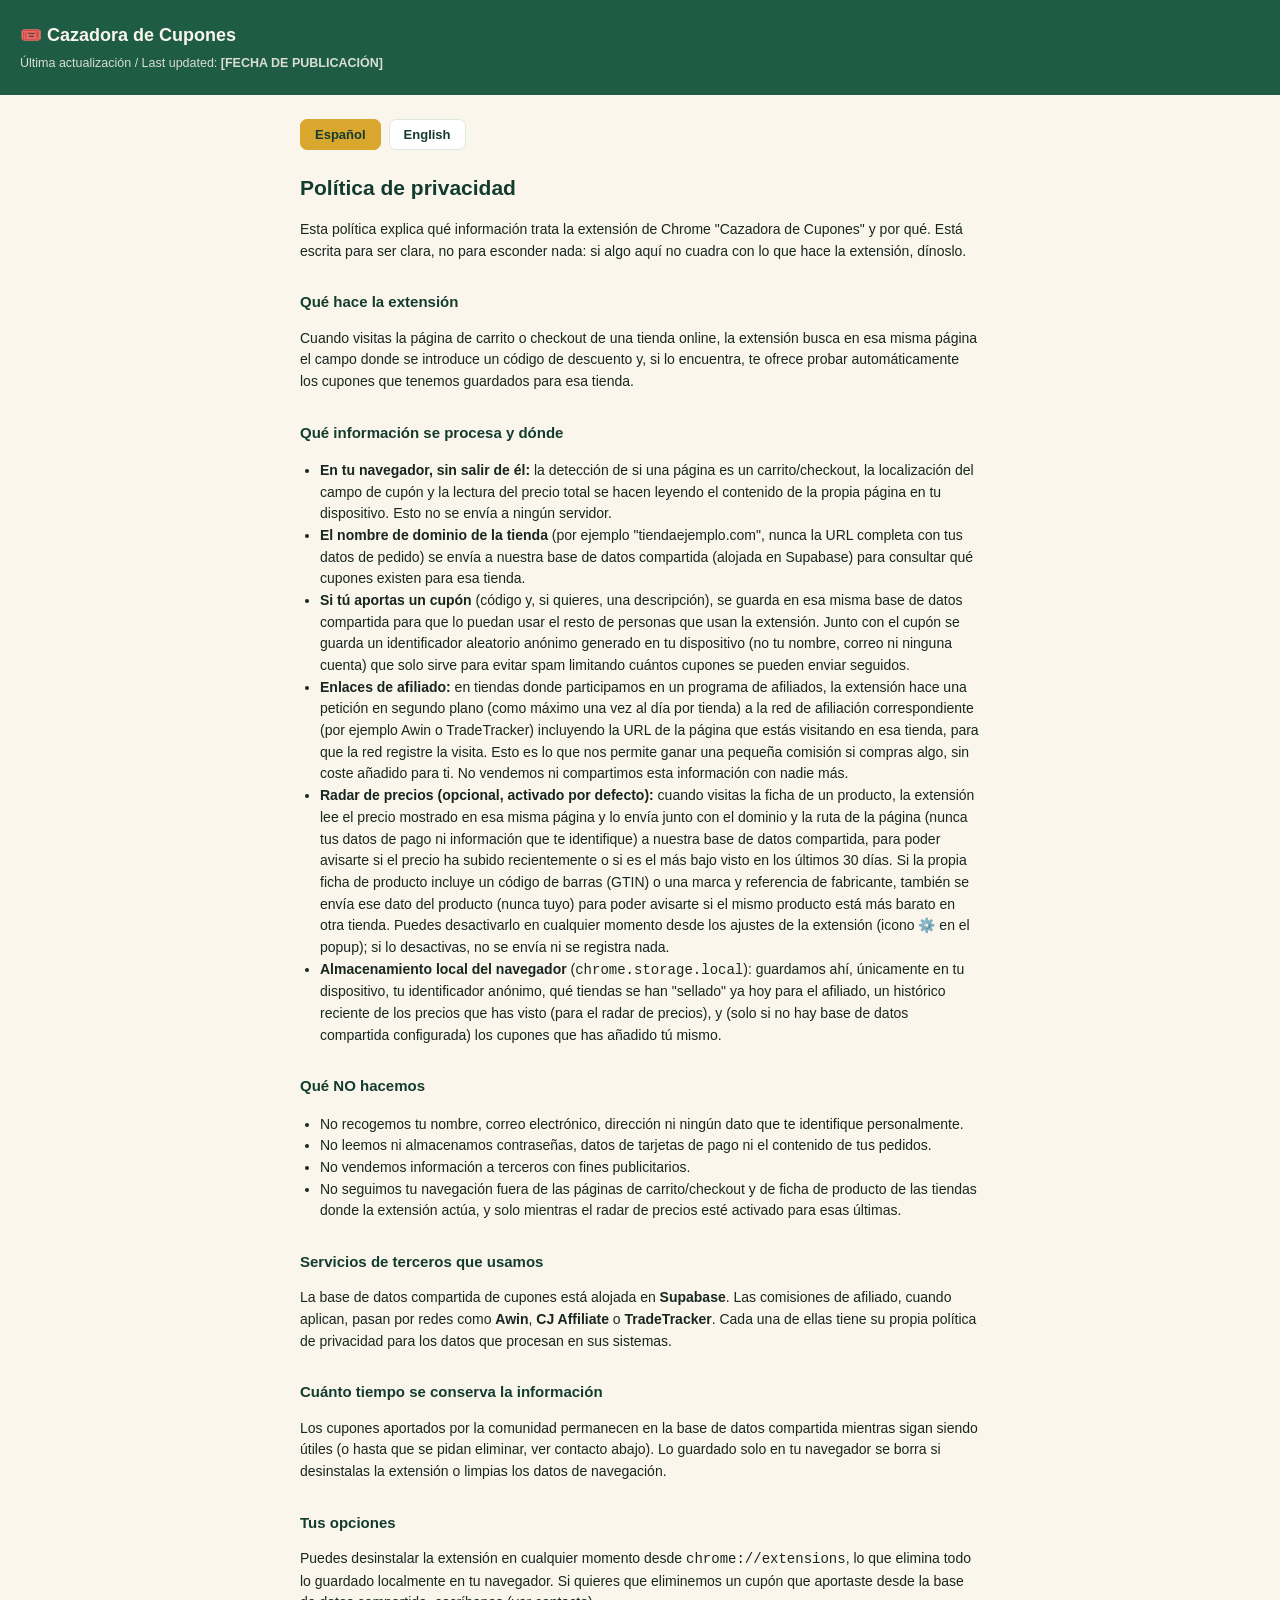
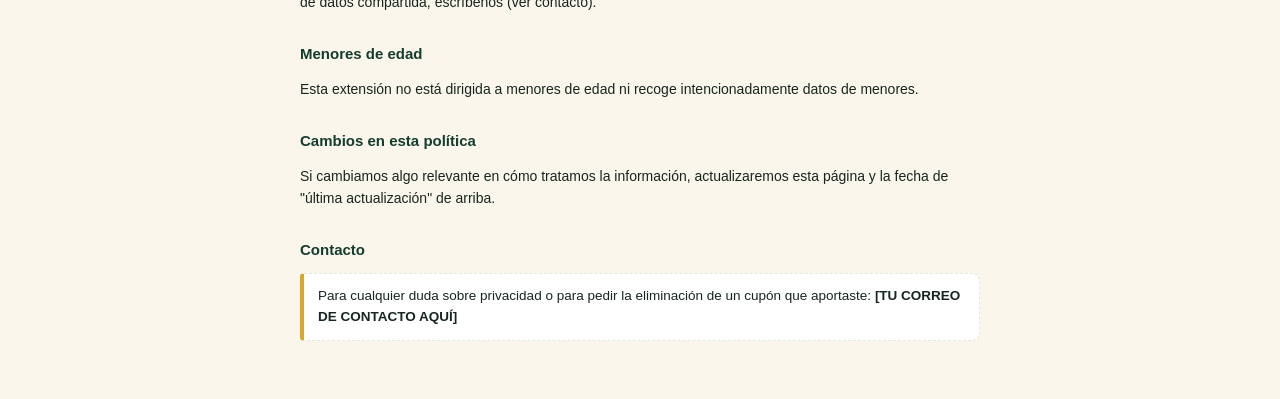
==== legal/privacy-policy.html @ 5bf5d85a "Initial commit" ====
<!DOCTYPE html>
<html lang="es">
<head>
<meta charset="UTF-8" />
<meta name="viewport" content="width=device-width, initial-scale=1" />
<title>Política de privacidad — Cazadora de Cupones / Privacy Policy — Cazadora de Cupones</title>
<style>
  :root {
    --cz-ink: #17261f;
    --cz-paper: #faf6ec;
    --cz-green: #1f5c45;
    --cz-green-dark: #143c2e;
    --cz-gold: #d9a62e;
    --cz-sage-line: #dfe8df;
  }
  * { box-sizing: border-box; }
  body {
    margin: 0;
    background: var(--cz-paper);
    color: var(--cz-ink);
    font-family: -apple-system, BlinkMacSystemFont, "Segoe UI", Roboto, Arial, sans-serif;
    line-height: 1.55;
  }
  header {
    background: var(--cz-green);
    color: var(--cz-paper);
    padding: 22px 20px;
  }
  header .brand { font-weight: 700; font-size: 18px; }
  header .updated { font-size: 12.5px; opacity: 0.85; margin-top: 4px; }
  main { max-width: 720px; margin: 0 auto; padding: 24px 20px 60px; }
  .lang-switch { display: flex; gap: 8px; margin-bottom: 22px; }
  .lang-switch button {
    border: 1.5px solid var(--cz-sage-line);
    background: #fff;
    color: var(--cz-green-dark);
    border-radius: 7px;
    padding: 7px 14px;
    font-weight: 700;
    font-size: 13px;
    cursor: pointer;
    font-family: inherit;
  }
  .lang-switch button.active { background: var(--cz-gold); border-color: var(--cz-gold); }
  h1 { font-size: 21px; color: var(--cz-green-dark); }
  h2 { font-size: 15px; color: var(--cz-green-dark); margin-top: 28px; }
  p, li { font-size: 14px; }
  ul { padding-left: 20px; }
  .contact-box {
    border: 1.5px dashed var(--cz-sage-line);
    border-left: 4px solid var(--cz-gold);
    border-radius: 4px 8px 8px 4px;
    padding: 12px 14px;
    margin-top: 10px;
    background: #fff;
    font-size: 13.5px;
  }
  [data-lang="en"] { display: none; }
</style>
</head>
<body>
<header>
  <div class="brand">🎟️ Cazadora de Cupones</div>
  <div class="updated">Última actualización / Last updated: <strong>[FECHA DE PUBLICACIÓN]</strong></div>
</header>

<main>
  <div class="lang-switch">
    <button type="button" id="btn-es" class="active">Español</button>
    <button type="button" id="btn-en">English</button>
  </div>

  <!-- ============================= ESPAÑOL ============================= -->
  <div data-lang="es">
    <h1>Política de privacidad</h1>
    <p>
      Esta política explica qué información trata la extensión de Chrome
      "Cazadora de Cupones" y por qué. Está escrita para ser clara, no para
      esconder nada: si algo aquí no cuadra con lo que hace la extensión,
      dínoslo.
    </p>

    <h2>Qué hace la extensión</h2>
    <p>
      Cuando visitas la página de carrito o checkout de una tienda online, la
      extensión busca en esa misma página el campo donde se introduce un
      código de descuento y, si lo encuentra, te ofrece probar automáticamente
      los cupones que tenemos guardados para esa tienda.
    </p>

    <h2>Qué información se procesa y dónde</h2>
    <ul>
      <li>
        <strong>En tu navegador, sin salir de él:</strong> la detección de si
        una página es un carrito/checkout, la localización del campo de
        cupón y la lectura del precio total se hacen leyendo el contenido de
        la propia página en tu dispositivo. Esto no se envía a ningún
        servidor.
      </li>
      <li>
        <strong>El nombre de dominio de la tienda</strong> (por ejemplo
        "tiendaejemplo.com", nunca la URL completa con tus datos de
        pedido) se envía a nuestra base de datos compartida (alojada en
        Supabase) para consultar qué cupones existen para esa tienda.
      </li>
      <li>
        <strong>Si tú aportas un cupón</strong> (código y, si quieres, una
        descripción), se guarda en esa misma base de datos compartida para
        que lo puedan usar el resto de personas que usan la extensión. Junto
        con el cupón se guarda un identificador aleatorio anónimo generado en
        tu dispositivo (no tu nombre, correo ni ninguna cuenta) que solo sirve
        para evitar spam limitando cuántos cupones se pueden enviar seguidos.
      </li>
      <li>
        <strong>Enlaces de afiliado:</strong> en tiendas donde participamos en
        un programa de afiliados, la extensión hace una petición en segundo
        plano (como máximo una vez al día por tienda) a la red de afiliación
        correspondiente (por ejemplo Awin o TradeTracker) incluyendo la URL
        de la página que estás visitando en esa tienda, para que la red
        registre la visita. Esto es lo que nos permite ganar una pequeña
        comisión si compras algo, sin coste añadido para ti. No vendemos ni
        compartimos esta información con nadie más.
      </li>
      <li>
        <strong>Radar de precios (opcional, activado por defecto):</strong>
        cuando visitas la ficha de un producto, la extensión lee el precio
        mostrado en esa misma página y lo envía junto con el dominio y la
        ruta de la página (nunca tus datos de pago ni información que te
        identifique) a nuestra base de datos compartida, para poder avisarte
        si el precio ha subido recientemente o si es el más bajo visto en
        los últimos 30 días. Si la propia ficha de producto incluye un
        código de barras (GTIN) o una marca y referencia de fabricante,
        también se envía ese dato del producto (nunca tuyo) para poder
        avisarte si el mismo producto está más barato en otra tienda.
        Puedes desactivarlo en cualquier momento desde los ajustes de la
        extensión (icono ⚙️ en el popup); si lo desactivas, no se envía ni
        se registra nada.
      </li>
      <li>
        <strong>Almacenamiento local del navegador</strong>
        (<code>chrome.storage.local</code>): guardamos ahí, únicamente en tu
        dispositivo, tu identificador anónimo, qué tiendas se han "sellado"
        ya hoy para el afiliado, un histórico reciente de los precios que
        has visto (para el radar de precios), y (solo si no hay base de
        datos compartida configurada) los cupones que has añadido tú mismo.
      </li>
    </ul>

    <h2>Qué NO hacemos</h2>
    <ul>
      <li>No recogemos tu nombre, correo electrónico, dirección ni ningún
        dato que te identifique personalmente.</li>
      <li>No leemos ni almacenamos contraseñas, datos de tarjetas de pago ni
        el contenido de tus pedidos.</li>
      <li>No vendemos información a terceros con fines publicitarios.</li>
      <li>No seguimos tu navegación fuera de las páginas de carrito/checkout
        y de ficha de producto de las tiendas donde la extensión actúa, y
        solo mientras el radar de precios esté activado para esas últimas.</li>
    </ul>

    <h2>Servicios de terceros que usamos</h2>
    <p>
      La base de datos compartida de cupones está alojada en
      <strong>Supabase</strong>. Las comisiones de afiliado, cuando aplican,
      pasan por redes como <strong>Awin</strong>, <strong>CJ Affiliate</strong>
      o <strong>TradeTracker</strong>. Cada una de ellas tiene su propia
      política de privacidad para los datos que procesan en sus sistemas.
    </p>

    <h2>Cuánto tiempo se conserva la información</h2>
    <p>
      Los cupones aportados por la comunidad permanecen en la base de datos
      compartida mientras sigan siendo útiles (o hasta que se pidan eliminar,
      ver contacto abajo). Lo guardado solo en tu navegador se borra si
      desinstalas la extensión o limpias los datos de navegación.
    </p>

    <h2>Tus opciones</h2>
    <p>
      Puedes desinstalar la extensión en cualquier momento desde
      <code>chrome://extensions</code>, lo que elimina todo lo guardado
      localmente en tu navegador. Si quieres que eliminemos un cupón que
      aportaste desde la base de datos compartida, escríbenos (ver contacto).
    </p>

    <h2>Menores de edad</h2>
    <p>Esta extensión no está dirigida a menores de edad ni recoge
      intencionadamente datos de menores.</p>

    <h2>Cambios en esta política</h2>
    <p>
      Si cambiamos algo relevante en cómo tratamos la información,
      actualizaremos esta página y la fecha de "última actualización" de
      arriba.
    </p>

    <h2>Contacto</h2>
    <div class="contact-box">
      Para cualquier duda sobre privacidad o para pedir la eliminación de un
      cupón que aportaste: <strong>[TU CORREO DE CONTACTO AQUÍ]</strong>
    </div>
  </div>

  <!-- ============================= ENGLISH ============================= -->
  <div data-lang="en">
    <h1>Privacy Policy</h1>
    <p>
      This policy explains what information the "Cazadora de Cupones" Chrome
      extension handles, and why. It's written to be clear, not to hide
      anything — if something here doesn't match what the extension actually
      does, please let us know.
    </p>

    <h2>What the extension does</h2>
    <p>
      When you visit a store's cart or checkout page, the extension looks on
      that same page for the discount code field and, if it finds one,
      offers to automatically try the coupons we have saved for that store.
    </p>

    <h2>What information is processed, and where</h2>
    <ul>
      <li>
        <strong>Locally, in your browser only:</strong> detecting whether a
        page is a cart/checkout page, locating the coupon field, and reading
        the cart total are all done by reading the page's own content on
        your device. None of this is sent to any server.
      </li>
      <li>
        <strong>The store's domain name</strong> (e.g. "examplestore.com",
        never the full URL with your order details) is sent to our shared
        database (hosted on Supabase) to look up which coupons exist for
        that store.
      </li>
      <li>
        <strong>If you submit a coupon</strong> (a code and, optionally, a
        description), it's saved in that same shared database so other
        extension users can use it. Along with the coupon we store a random
        anonymous identifier generated on your device (not your name, email,
        or any account) used only to limit how many coupons can be submitted
        in a short time, to prevent spam.
      </li>
      <li>
        <strong>Affiliate links:</strong> for stores where we participate in
        an affiliate program, the extension makes a background request (at
        most once a day per store) to the corresponding affiliate network
        (e.g. Awin or TradeTracker) including the URL of the page you're
        visiting on that store, so the network can register the visit. This
        is how we may earn a small commission if you make a purchase, at no
        extra cost to you. We do not sell or share this information with
        anyone else.
      </li>
      <li>
        <strong>Price radar (optional, on by default):</strong> when you
        visit a product page, the extension reads the price shown on that
        page and sends it, together with the store's domain and the page's
        path (never your payment details or anything that identifies you),
        to our shared database, so we can warn you if the price has
        recently gone up or if it's the lowest seen in the last 30 days. If
        the product page itself includes a barcode (GTIN) or a brand and
        manufacturer part number, we also send that product data (never
        anything about you) so we can warn you if the same product is
        cheaper at another store. You can turn this off anytime in the
        extension's settings (⚙️ icon in the popup); when off, nothing is
        sent or recorded.
      </li>
      <li>
        <strong>Local browser storage</strong>
        (<code>chrome.storage.local</code>): we store, only on your device,
        your anonymous identifier, which stores have already been "tagged"
        for affiliate tracking today, a recent history of prices you've
        seen (for the price radar), and (only when no shared database is
        configured) any coupons you've added yourself.
      </li>
    </ul>

    <h2>What we don't do</h2>
    <ul>
      <li>We don't collect your name, email address, physical address, or
        any personally identifying information.</li>
      <li>We don't read or store passwords, payment card details, or your
        order contents.</li>
      <li>We don't sell information to third parties for advertising.</li>
      <li>We don't track your browsing outside of the cart/checkout and
        product pages where the extension is active, and only while the
        price radar is turned on for the latter.</li>
    </ul>

    <h2>Third-party services we use</h2>
    <p>
      The shared coupon database is hosted on <strong>Supabase</strong>.
      Affiliate commissions, where applicable, go through networks such as
      <strong>Awin</strong>, <strong>CJ Affiliate</strong>, or
      <strong>TradeTracker</strong>. Each has its own privacy policy for the
      data they process in their own systems.
    </p>

    <h2>How long information is kept</h2>
    <p>
      Coupons submitted by the community stay in the shared database as
      long as they remain useful (or until removal is requested — see
      contact below). Anything stored only in your browser is deleted if
      you uninstall the extension or clear your browsing data.
    </p>

    <h2>Your choices</h2>
    <p>
      You can uninstall the extension at any time from
      <code>chrome://extensions</code>, which removes everything stored
      locally in your browser. If you'd like us to remove a coupon you
      submitted from the shared database, contact us (see below).
    </p>

    <h2>Children</h2>
    <p>This extension is not directed at children and does not knowingly
      collect data from children.</p>

    <h2>Changes to this policy</h2>
    <p>
      If we make a meaningful change to how we handle information, we'll
      update this page and the "last updated" date above.
    </p>

    <h2>Contact</h2>
    <div class="contact-box">
      For any privacy question, or to request removal of a coupon you
      submitted: <strong>[YOUR CONTACT EMAIL HERE]</strong>
    </div>
  </div>
</main>

<script>
  const btnEs = document.getElementById("btn-es");
  const btnEn = document.getElementById("btn-en");
  const blocks = document.querySelectorAll("[data-lang]");

  function setLang(lang) {
    blocks.forEach((el) => {
      el.style.display = el.getAttribute("data-lang") === lang ? "block" : "none";
    });
    btnEs.classList.toggle("active", lang === "es");
    btnEn.classList.toggle("active", lang === "en");
    document.documentElement.lang = lang;
  }

  btnEs.addEventListener("click", () => setLang("es"));
  btnEn.addEventListener("click", () => setLang("en"));
</script>
</body>
</html>
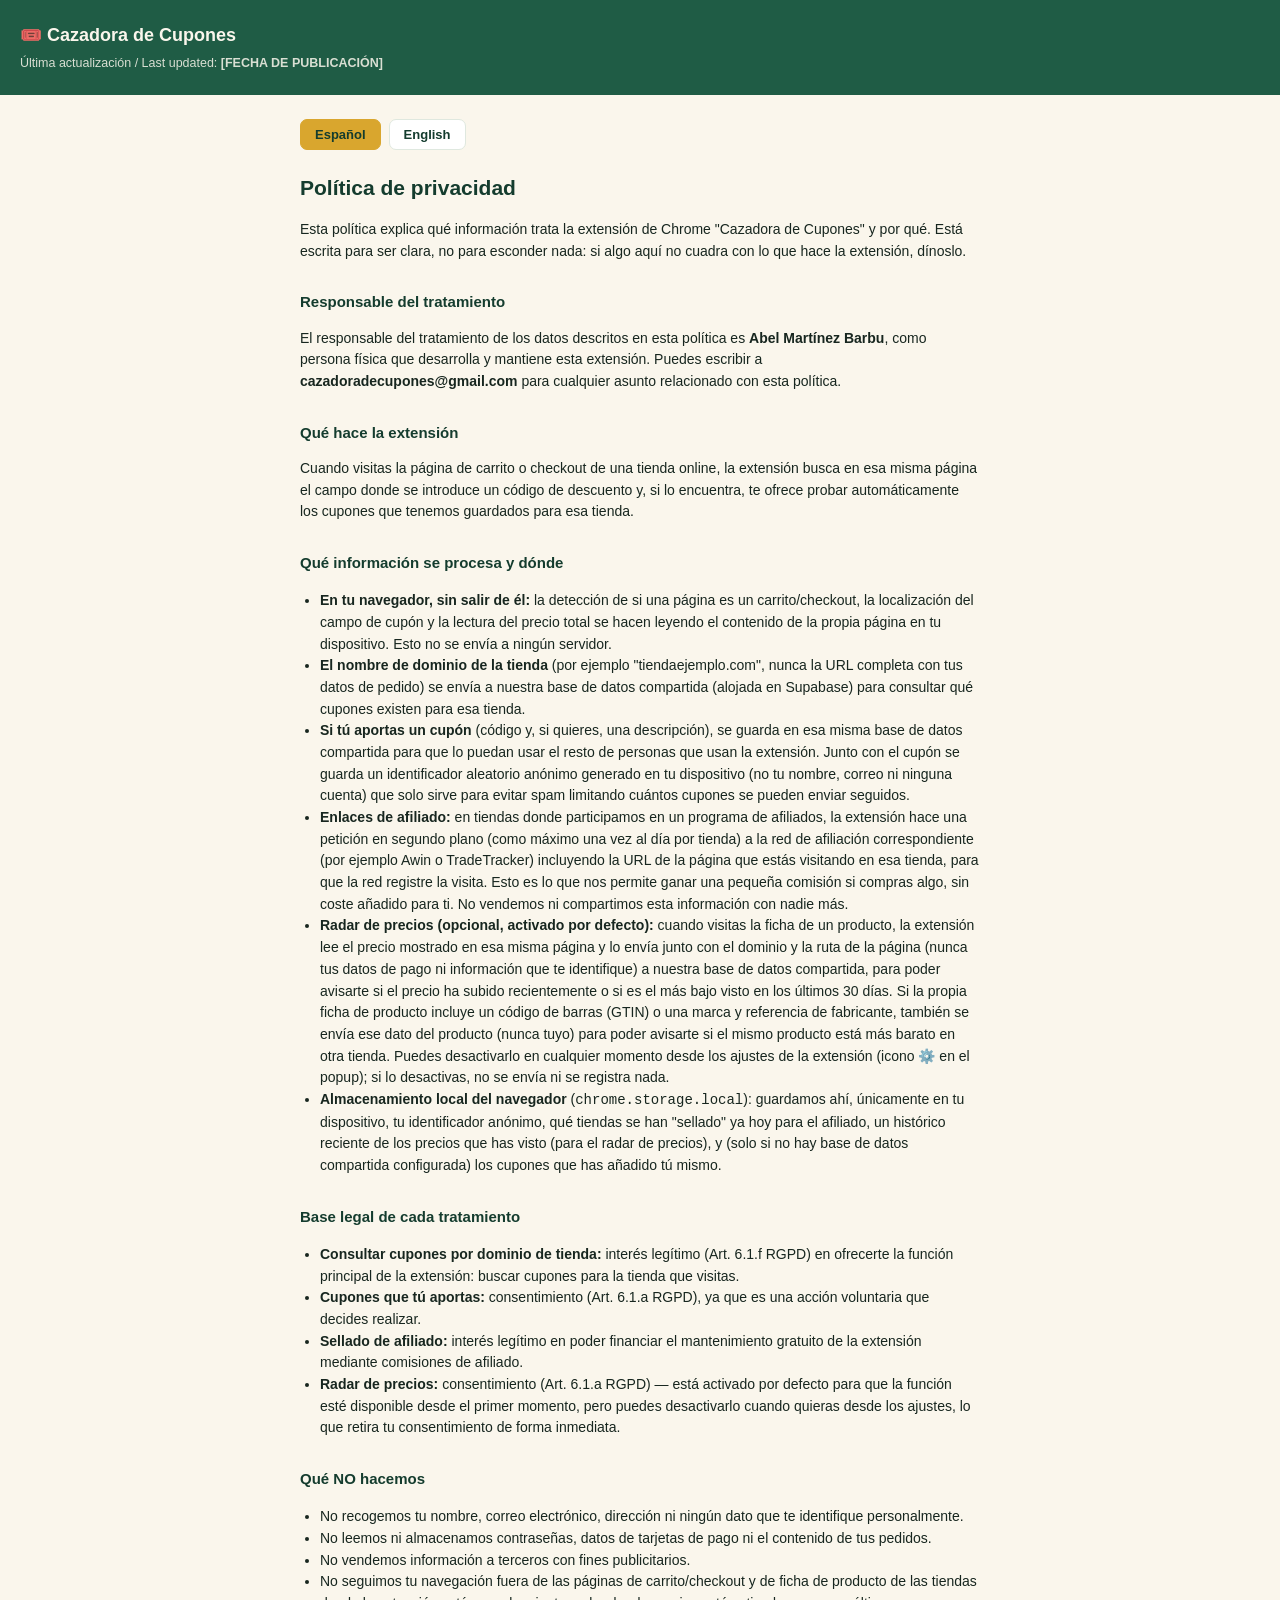
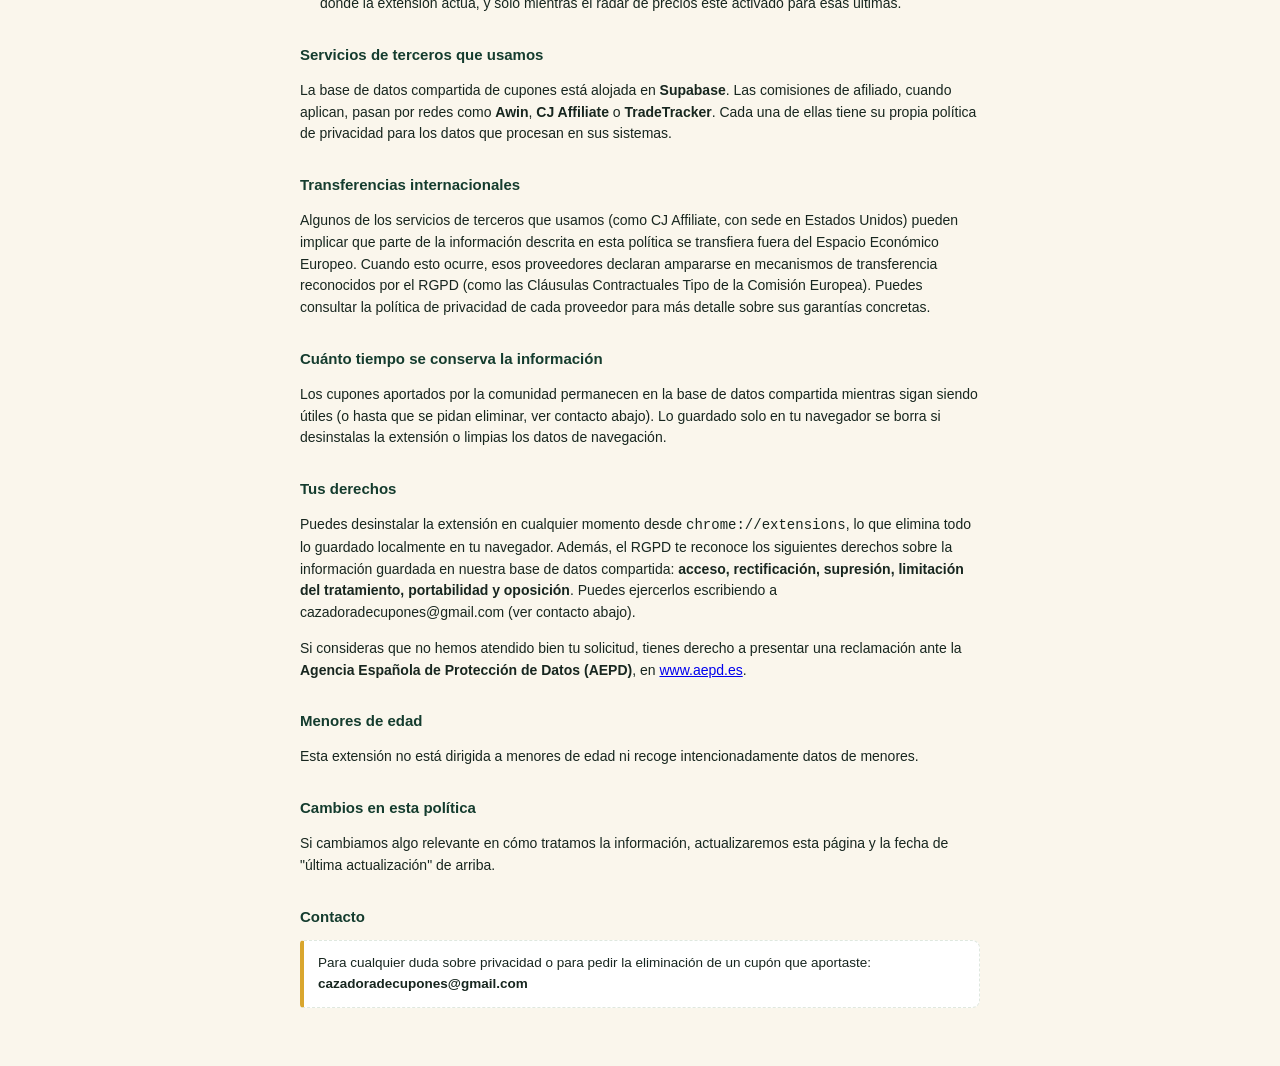
==== commit f365ae0d: "privacidad" ====
--- a/legal/privacy-policy.html
+++ b/legal/privacy-policy.html
@@ -80,6 +80,15 @@
       dínoslo.
     </p>
 
+    <h2>Responsable del tratamiento</h2>
+    <p>
+      El responsable del tratamiento de los datos descritos en esta política
+      es <strong>Abel Martínez Barbu</strong>, como persona física que
+      desarrolla y mantiene esta extensión. Puedes escribir a
+      <strong>cazadoradecupones@gmail.com</strong> para cualquier asunto
+      relacionado con esta política.
+    </p>
+
     <h2>Qué hace la extensión</h2>
     <p>
       Cuando visitas la página de carrito o checkout de una tienda online, la
@@ -146,6 +155,23 @@
       </li>
     </ul>
 
+    <h2>Base legal de cada tratamiento</h2>
+    <ul>
+      <li><strong>Consultar cupones por dominio de tienda:</strong> interés
+        legítimo (Art. 6.1.f RGPD) en ofrecerte la función principal de la
+        extensión: buscar cupones para la tienda que visitas.</li>
+      <li><strong>Cupones que tú aportas:</strong> consentimiento (Art. 6.1.a
+        RGPD), ya que es una acción voluntaria que decides realizar.</li>
+      <li><strong>Sellado de afiliado:</strong> interés legítimo en poder
+        financiar el mantenimiento gratuito de la extensión mediante
+        comisiones de afiliado.</li>
+      <li><strong>Radar de precios:</strong> consentimiento (Art. 6.1.a
+        RGPD) — está activado por defecto para que la función esté
+        disponible desde el primer momento, pero puedes desactivarlo cuando
+        quieras desde los ajustes, lo que retira tu consentimiento de forma
+        inmediata.</li>
+    </ul>
+
     <h2>Qué NO hacemos</h2>
     <ul>
       <li>No recogemos tu nombre, correo electrónico, dirección ni ningún
@@ -167,6 +193,18 @@
       política de privacidad para los datos que procesan en sus sistemas.
     </p>
 
+    <h2>Transferencias internacionales</h2>
+    <p>
+      Algunos de los servicios de terceros que usamos (como CJ Affiliate,
+      con sede en Estados Unidos) pueden implicar que parte de la
+      información descrita en esta política se transfiera fuera del Espacio
+      Económico Europeo. Cuando esto ocurre, esos proveedores declaran
+      ampararse en mecanismos de transferencia reconocidos por el RGPD
+      (como las Cláusulas Contractuales Tipo de la Comisión Europea).
+      Puedes consultar la política de privacidad de cada proveedor para más
+      detalle sobre sus garantías concretas.
+    </p>
+
     <h2>Cuánto tiempo se conserva la información</h2>
     <p>
       Los cupones aportados por la comunidad permanecen en la base de datos
@@ -175,12 +213,21 @@
       desinstalas la extensión o limpias los datos de navegación.
     </p>
 
-    <h2>Tus opciones</h2>
+    <h2>Tus derechos</h2>
     <p>
       Puedes desinstalar la extensión en cualquier momento desde
       <code>chrome://extensions</code>, lo que elimina todo lo guardado
-      localmente en tu navegador. Si quieres que eliminemos un cupón que
-      aportaste desde la base de datos compartida, escríbenos (ver contacto).
+      localmente en tu navegador. Además, el RGPD te reconoce los siguientes
+      derechos sobre la información guardada en nuestra base de datos
+      compartida: <strong>acceso, rectificación, supresión, limitación del
+      tratamiento, portabilidad y oposición</strong>. Puedes ejercerlos
+      escribiendo a cazadoradecupones@gmail.com (ver contacto abajo).
+    </p>
+    <p>
+      Si consideras que no hemos atendido bien tu solicitud, tienes derecho
+      a presentar una reclamación ante la <strong>Agencia Española de
+      Protección de Datos (AEPD)</strong>, en
+      <a href="https://www.aepd.es" target="_blank" rel="noopener">www.aepd.es</a>.
     </p>
 
     <h2>Menores de edad</h2>
@@ -197,7 +244,7 @@
     <h2>Contacto</h2>
     <div class="contact-box">
       Para cualquier duda sobre privacidad o para pedir la eliminación de un
-      cupón que aportaste: <strong>[TU CORREO DE CONTACTO AQUÍ]</strong>
+      cupón que aportaste: <strong>cazadoradecupones@gmail.com</strong>
     </div>
   </div>
 
@@ -209,6 +256,15 @@
       extension handles, and why. It's written to be clear, not to hide
       anything — if something here doesn't match what the extension actually
       does, please let us know.
+    </p>
+
+    <h2>Data controller</h2>
+    <p>
+      The data controller for the information described in this policy is
+      <strong>Abel Martínez Barbu</strong>, as the individual who develops
+      and maintains this extension. You can reach out at
+      <strong>cazadoradecupones@gmail.com</strong> for anything related to
+      this policy.
     </p>
 
     <h2>What the extension does</h2>
@@ -274,6 +330,22 @@
       </li>
     </ul>
 
+    <h2>Legal basis for each processing activity</h2>
+    <ul>
+      <li><strong>Looking up coupons by store domain:</strong> legitimate
+        interest (GDPR Art. 6.1.f) in providing the extension's core
+        function — finding coupons for the store you're visiting.</li>
+      <li><strong>Coupons you submit:</strong> consent (GDPR Art. 6.1.a),
+        since this is a voluntary action you choose to take.</li>
+      <li><strong>Affiliate tagging:</strong> legitimate interest in being
+        able to fund the free maintenance of the extension through
+        affiliate commissions.</li>
+      <li><strong>Price radar:</strong> consent (GDPR Art. 6.1.a) — it's on
+        by default so the feature is available from the start, but you can
+        turn it off anytime from settings, which withdraws your consent
+        immediately.</li>
+    </ul>
+
     <h2>What we don't do</h2>
     <ul>
       <li>We don't collect your name, email address, physical address, or
@@ -295,6 +367,18 @@
       data they process in their own systems.
     </p>
 
+    <h2>International transfers</h2>
+    <p>
+      Some third-party services we use (such as CJ Affiliate, based in the
+      United States) may involve part of the information described in this
+      policy being transferred outside the European Economic Area. When
+      this happens, those providers state that they rely on transfer
+      mechanisms recognized under the GDPR (such as the European
+      Commission's Standard Contractual Clauses). You can check each
+      provider's own privacy policy for details on their specific
+      safeguards.
+    </p>
+
     <h2>How long information is kept</h2>
     <p>
       Coupons submitted by the community stay in the shared database as
@@ -303,12 +387,21 @@
       you uninstall the extension or clear your browsing data.
     </p>
 
-    <h2>Your choices</h2>
+    <h2>Your rights</h2>
     <p>
       You can uninstall the extension at any time from
       <code>chrome://extensions</code>, which removes everything stored
-      locally in your browser. If you'd like us to remove a coupon you
-      submitted from the shared database, contact us (see below).
+      locally in your browser. In addition, the GDPR grants you the
+      following rights over the information held in our shared database:
+      <strong>access, rectification, erasure, restriction of processing,
+      portability, and objection</strong>. You can exercise them by writing
+      to cazadoradecupones@gmail.com (see contact below).
+    </p>
+    <p>
+      If you believe we haven't handled your request properly, you have
+      the right to lodge a complaint with the <strong>Spanish Data
+      Protection Agency (AEPD)</strong>, at
+      <a href="https://www.aepd.es" target="_blank" rel="noopener">www.aepd.es</a>.
     </p>
 
     <h2>Children</h2>
@@ -324,7 +417,7 @@
     <h2>Contact</h2>
     <div class="contact-box">
       For any privacy question, or to request removal of a coupon you
-      submitted: <strong>[YOUR CONTACT EMAIL HERE]</strong>
+      submitted: <strong>cazadoradecupones@gmail.com</strong>
     </div>
   </div>
 </main>
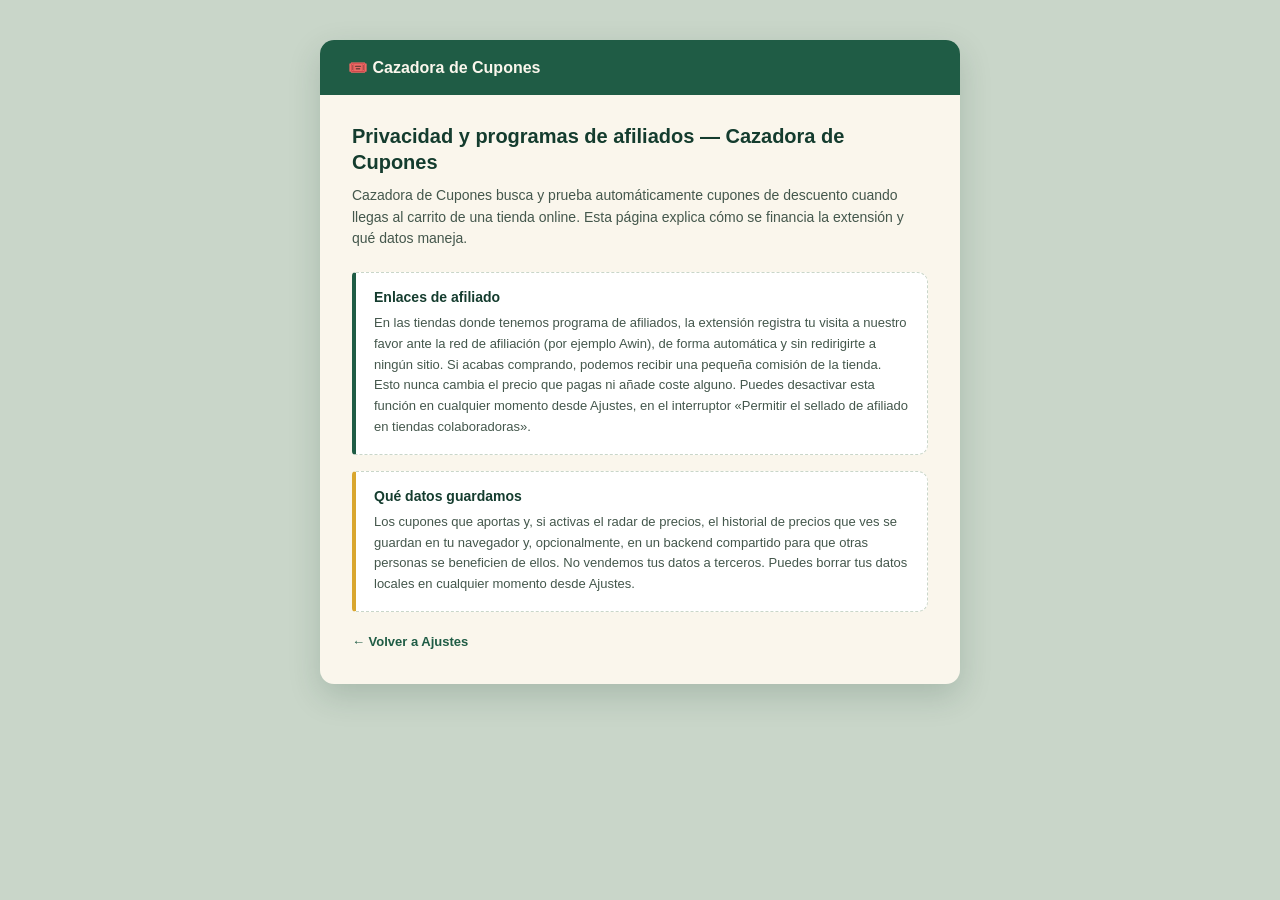
==== commit d269e997: "cazadora" ====
--- a/legal/privacy-policy.html
+++ b/legal/privacy-policy.html
@@ -1,443 +1,40 @@
 <!DOCTYPE html>
-<html lang="es">
+<html>
 <head>
-<meta charset="UTF-8" />
-<meta name="viewport" content="width=device-width, initial-scale=1" />
-<title>Política de privacidad — Cazadora de Cupones / Privacy Policy — Cazadora de Cupones</title>
-<style>
-  :root {
-    --cz-ink: #17261f;
-    --cz-paper: #faf6ec;
-    --cz-green: #1f5c45;
-    --cz-green-dark: #143c2e;
-    --cz-gold: #d9a62e;
-    --cz-sage-line: #dfe8df;
-  }
-  * { box-sizing: border-box; }
-  body {
-    margin: 0;
-    background: var(--cz-paper);
-    color: var(--cz-ink);
-    font-family: -apple-system, BlinkMacSystemFont, "Segoe UI", Roboto, Arial, sans-serif;
-    line-height: 1.55;
-  }
-  header {
-    background: var(--cz-green);
-    color: var(--cz-paper);
-    padding: 22px 20px;
-  }
-  header .brand { font-weight: 700; font-size: 18px; }
-  header .updated { font-size: 12.5px; opacity: 0.85; margin-top: 4px; }
-  main { max-width: 720px; margin: 0 auto; padding: 24px 20px 60px; }
-  .lang-switch { display: flex; gap: 8px; margin-bottom: 22px; }
-  .lang-switch button {
-    border: 1.5px solid var(--cz-sage-line);
-    background: #fff;
-    color: var(--cz-green-dark);
-    border-radius: 7px;
-    padding: 7px 14px;
-    font-weight: 700;
-    font-size: 13px;
-    cursor: pointer;
-    font-family: inherit;
-  }
-  .lang-switch button.active { background: var(--cz-gold); border-color: var(--cz-gold); }
-  h1 { font-size: 21px; color: var(--cz-green-dark); }
-  h2 { font-size: 15px; color: var(--cz-green-dark); margin-top: 28px; }
-  p, li { font-size: 14px; }
-  ul { padding-left: 20px; }
-  .contact-box {
-    border: 1.5px dashed var(--cz-sage-line);
-    border-left: 4px solid var(--cz-gold);
-    border-radius: 4px 8px 8px 4px;
-    padding: 12px 14px;
-    margin-top: 10px;
-    background: #fff;
-    font-size: 13.5px;
-  }
-  [data-lang="en"] { display: none; }
-</style>
+  <meta charset="UTF-8" />
+  <title data-i18n="legalPageTitle">Privacidad y programas de afiliados — Cazadora de Cupones</title>
+  <link rel="stylesheet" href="privacy-policy.css" />
 </head>
 <body>
-<header>
-  <div class="brand">🎟️ Cazadora de Cupones</div>
-  <div class="updated">Última actualización / Last updated: <strong>[FECHA DE PUBLICACIÓN]</strong></div>
-</header>
+  <div class="cz-card">
+    <header class="cz-header">
+      <span class="cz-logo" data-i18n="widgetBrand">🎟️ Cazadora de Cupones</span>
+    </header>
 
-<main>
-  <div class="lang-switch">
-    <button type="button" id="btn-es" class="active">Español</button>
-    <button type="button" id="btn-en">English</button>
+    <main>
+      <h1 data-i18n="legalPageTitle">Privacidad y programas de afiliados — Cazadora de Cupones</h1>
+      <p class="cz-intro" data-i18n="legalIntro">
+        Cazadora de Cupones busca y prueba automáticamente cupones de descuento cuando llegas al carrito de una tienda online. Esta página explica cómo se financia la extensión y qué datos maneja.
+      </p>
+
+      <section class="cz-affiliate">
+        <h2 data-i18n="legalAffiliateHeading">Enlaces de afiliado</h2>
+        <p data-i18n="legalAffiliateBody">
+          En las tiendas donde tenemos programa de afiliados, la extensión registra tu visita a nuestro favor ante la red de afiliación (por ejemplo Awin), de forma automática y sin redirigirte a ningún sitio. Si acabas comprando, podemos recibir una pequeña comisión de la tienda. Esto nunca cambia el precio que pagas ni añade coste alguno. Puedes desactivar esta función en cualquier momento desde Ajustes, en el interruptor «Permitir el sellado de afiliado en tiendas colaboradoras».
+        </p>
+      </section>
+
+      <section>
+        <h2 data-i18n="legalDataHeading">Qué datos guardamos</h2>
+        <p data-i18n="legalDataBody">
+          Los cupones que aportas y, si activas el radar de precios, el historial de precios que ves se guardan en tu navegador y, opcionalmente, en un backend compartido para que otras personas se beneficien de ellos. No vendemos tus datos a terceros. Puedes borrar tus datos locales en cualquier momento desde Ajustes.
+        </p>
+      </section>
+
+      <a id="cz-back-link" href="#" data-i18n="legalBackLink">← Volver a Ajustes</a>
+    </main>
   </div>
 
-  <!-- ============================= ESPAÑOL ============================= -->
-  <div data-lang="es">
-    <h1>Política de privacidad</h1>
-    <p>
-      Esta política explica qué información trata la extensión de Chrome
-      "Cazadora de Cupones" y por qué. Está escrita para ser clara, no para
-      esconder nada: si algo aquí no cuadra con lo que hace la extensión,
-      dínoslo.
-    </p>
-
-    <h2>Responsable del tratamiento</h2>
-    <p>
-      El responsable del tratamiento de los datos descritos en esta política
-      es <strong>Abel Martínez Barbu</strong>, como persona física que
-      desarrolla y mantiene esta extensión. Puedes escribir a
-      <strong>cazadoradecupones@gmail.com</strong> para cualquier asunto
-      relacionado con esta política.
-    </p>
-
-    <h2>Qué hace la extensión</h2>
-    <p>
-      Cuando visitas la página de carrito o checkout de una tienda online, la
-      extensión busca en esa misma página el campo donde se introduce un
-      código de descuento y, si lo encuentra, te ofrece probar automáticamente
-      los cupones que tenemos guardados para esa tienda.
-    </p>
-
-    <h2>Qué información se procesa y dónde</h2>
-    <ul>
-      <li>
-        <strong>En tu navegador, sin salir de él:</strong> la detección de si
-        una página es un carrito/checkout, la localización del campo de
-        cupón y la lectura del precio total se hacen leyendo el contenido de
-        la propia página en tu dispositivo. Esto no se envía a ningún
-        servidor.
-      </li>
-      <li>
-        <strong>El nombre de dominio de la tienda</strong> (por ejemplo
-        "tiendaejemplo.com", nunca la URL completa con tus datos de
-        pedido) se envía a nuestra base de datos compartida (alojada en
-        Supabase) para consultar qué cupones existen para esa tienda.
-      </li>
-      <li>
-        <strong>Si tú aportas un cupón</strong> (código y, si quieres, una
-        descripción), se guarda en esa misma base de datos compartida para
-        que lo puedan usar el resto de personas que usan la extensión. Junto
-        con el cupón se guarda un identificador aleatorio anónimo generado en
-        tu dispositivo (no tu nombre, correo ni ninguna cuenta) que solo sirve
-        para evitar spam limitando cuántos cupones se pueden enviar seguidos.
-      </li>
-      <li>
-        <strong>Enlaces de afiliado:</strong> en tiendas donde participamos en
-        un programa de afiliados, la extensión hace una petición en segundo
-        plano (como máximo una vez al día por tienda) a la red de afiliación
-        correspondiente (por ejemplo Awin o TradeTracker) incluyendo la URL
-        de la página que estás visitando en esa tienda, para que la red
-        registre la visita. Esto es lo que nos permite ganar una pequeña
-        comisión si compras algo, sin coste añadido para ti. No vendemos ni
-        compartimos esta información con nadie más.
-      </li>
-      <li>
-        <strong>Radar de precios (opcional, activado por defecto):</strong>
-        cuando visitas la ficha de un producto, la extensión lee el precio
-        mostrado en esa misma página y lo envía junto con el dominio y la
-        ruta de la página (nunca tus datos de pago ni información que te
-        identifique) a nuestra base de datos compartida, para poder avisarte
-        si el precio ha subido recientemente o si es el más bajo visto en
-        los últimos 30 días. Si la propia ficha de producto incluye un
-        código de barras (GTIN) o una marca y referencia de fabricante,
-        también se envía ese dato del producto (nunca tuyo) para poder
-        avisarte si el mismo producto está más barato en otra tienda.
-        Puedes desactivarlo en cualquier momento desde los ajustes de la
-        extensión (icono ⚙️ en el popup); si lo desactivas, no se envía ni
-        se registra nada.
-      </li>
-      <li>
-        <strong>Almacenamiento local del navegador</strong>
-        (<code>chrome.storage.local</code>): guardamos ahí, únicamente en tu
-        dispositivo, tu identificador anónimo, qué tiendas se han "sellado"
-        ya hoy para el afiliado, un histórico reciente de los precios que
-        has visto (para el radar de precios), y (solo si no hay base de
-        datos compartida configurada) los cupones que has añadido tú mismo.
-      </li>
-    </ul>
-
-    <h2>Base legal de cada tratamiento</h2>
-    <ul>
-      <li><strong>Consultar cupones por dominio de tienda:</strong> interés
-        legítimo (Art. 6.1.f RGPD) en ofrecerte la función principal de la
-        extensión: buscar cupones para la tienda que visitas.</li>
-      <li><strong>Cupones que tú aportas:</strong> consentimiento (Art. 6.1.a
-        RGPD), ya que es una acción voluntaria que decides realizar.</li>
-      <li><strong>Sellado de afiliado:</strong> interés legítimo en poder
-        financiar el mantenimiento gratuito de la extensión mediante
-        comisiones de afiliado.</li>
-      <li><strong>Radar de precios:</strong> consentimiento (Art. 6.1.a
-        RGPD) — está activado por defecto para que la función esté
-        disponible desde el primer momento, pero puedes desactivarlo cuando
-        quieras desde los ajustes, lo que retira tu consentimiento de forma
-        inmediata.</li>
-    </ul>
-
-    <h2>Qué NO hacemos</h2>
-    <ul>
-      <li>No recogemos tu nombre, correo electrónico, dirección ni ningún
-        dato que te identifique personalmente.</li>
-      <li>No leemos ni almacenamos contraseñas, datos de tarjetas de pago ni
-        el contenido de tus pedidos.</li>
-      <li>No vendemos información a terceros con fines publicitarios.</li>
-      <li>No seguimos tu navegación fuera de las páginas de carrito/checkout
-        y de ficha de producto de las tiendas donde la extensión actúa, y
-        solo mientras el radar de precios esté activado para esas últimas.</li>
-    </ul>
-
-    <h2>Servicios de terceros que usamos</h2>
-    <p>
-      La base de datos compartida de cupones está alojada en
-      <strong>Supabase</strong>. Las comisiones de afiliado, cuando aplican,
-      pasan por redes como <strong>Awin</strong>, <strong>CJ Affiliate</strong>
-      o <strong>TradeTracker</strong>. Cada una de ellas tiene su propia
-      política de privacidad para los datos que procesan en sus sistemas.
-    </p>
-
-    <h2>Transferencias internacionales</h2>
-    <p>
-      Algunos de los servicios de terceros que usamos (como CJ Affiliate,
-      con sede en Estados Unidos) pueden implicar que parte de la
-      información descrita en esta política se transfiera fuera del Espacio
-      Económico Europeo. Cuando esto ocurre, esos proveedores declaran
-      ampararse en mecanismos de transferencia reconocidos por el RGPD
-      (como las Cláusulas Contractuales Tipo de la Comisión Europea).
-      Puedes consultar la política de privacidad de cada proveedor para más
-      detalle sobre sus garantías concretas.
-    </p>
-
-    <h2>Cuánto tiempo se conserva la información</h2>
-    <p>
-      Los cupones aportados por la comunidad permanecen en la base de datos
-      compartida mientras sigan siendo útiles (o hasta que se pidan eliminar,
-      ver contacto abajo). Lo guardado solo en tu navegador se borra si
-      desinstalas la extensión o limpias los datos de navegación.
-    </p>
-
-    <h2>Tus derechos</h2>
-    <p>
-      Puedes desinstalar la extensión en cualquier momento desde
-      <code>chrome://extensions</code>, lo que elimina todo lo guardado
-      localmente en tu navegador. Además, el RGPD te reconoce los siguientes
-      derechos sobre la información guardada en nuestra base de datos
-      compartida: <strong>acceso, rectificación, supresión, limitación del
-      tratamiento, portabilidad y oposición</strong>. Puedes ejercerlos
-      escribiendo a cazadoradecupones@gmail.com (ver contacto abajo).
-    </p>
-    <p>
-      Si consideras que no hemos atendido bien tu solicitud, tienes derecho
-      a presentar una reclamación ante la <strong>Agencia Española de
-      Protección de Datos (AEPD)</strong>, en
-      <a href="https://www.aepd.es" target="_blank" rel="noopener">www.aepd.es</a>.
-    </p>
-
-    <h2>Menores de edad</h2>
-    <p>Esta extensión no está dirigida a menores de edad ni recoge
-      intencionadamente datos de menores.</p>
-
-    <h2>Cambios en esta política</h2>
-    <p>
-      Si cambiamos algo relevante en cómo tratamos la información,
-      actualizaremos esta página y la fecha de "última actualización" de
-      arriba.
-    </p>
-
-    <h2>Contacto</h2>
-    <div class="contact-box">
-      Para cualquier duda sobre privacidad o para pedir la eliminación de un
-      cupón que aportaste: <strong>cazadoradecupones@gmail.com</strong>
-    </div>
-  </div>
-
-  <!-- ============================= ENGLISH ============================= -->
-  <div data-lang="en">
-    <h1>Privacy Policy</h1>
-    <p>
-      This policy explains what information the "Cazadora de Cupones" Chrome
-      extension handles, and why. It's written to be clear, not to hide
-      anything — if something here doesn't match what the extension actually
-      does, please let us know.
-    </p>
-
-    <h2>Data controller</h2>
-    <p>
-      The data controller for the information described in this policy is
-      <strong>Abel Martínez Barbu</strong>, as the individual who develops
-      and maintains this extension. You can reach out at
-      <strong>cazadoradecupones@gmail.com</strong> for anything related to
-      this policy.
-    </p>
-
-    <h2>What the extension does</h2>
-    <p>
-      When you visit a store's cart or checkout page, the extension looks on
-      that same page for the discount code field and, if it finds one,
-      offers to automatically try the coupons we have saved for that store.
-    </p>
-
-    <h2>What information is processed, and where</h2>
-    <ul>
-      <li>
-        <strong>Locally, in your browser only:</strong> detecting whether a
-        page is a cart/checkout page, locating the coupon field, and reading
-        the cart total are all done by reading the page's own content on
-        your device. None of this is sent to any server.
-      </li>
-      <li>
-        <strong>The store's domain name</strong> (e.g. "examplestore.com",
-        never the full URL with your order details) is sent to our shared
-        database (hosted on Supabase) to look up which coupons exist for
-        that store.
-      </li>
-      <li>
-        <strong>If you submit a coupon</strong> (a code and, optionally, a
-        description), it's saved in that same shared database so other
-        extension users can use it. Along with the coupon we store a random
-        anonymous identifier generated on your device (not your name, email,
-        or any account) used only to limit how many coupons can be submitted
-        in a short time, to prevent spam.
-      </li>
-      <li>
-        <strong>Affiliate links:</strong> for stores where we participate in
-        an affiliate program, the extension makes a background request (at
-        most once a day per store) to the corresponding affiliate network
-        (e.g. Awin or TradeTracker) including the URL of the page you're
-        visiting on that store, so the network can register the visit. This
-        is how we may earn a small commission if you make a purchase, at no
-        extra cost to you. We do not sell or share this information with
-        anyone else.
-      </li>
-      <li>
-        <strong>Price radar (optional, on by default):</strong> when you
-        visit a product page, the extension reads the price shown on that
-        page and sends it, together with the store's domain and the page's
-        path (never your payment details or anything that identifies you),
-        to our shared database, so we can warn you if the price has
-        recently gone up or if it's the lowest seen in the last 30 days. If
-        the product page itself includes a barcode (GTIN) or a brand and
-        manufacturer part number, we also send that product data (never
-        anything about you) so we can warn you if the same product is
-        cheaper at another store. You can turn this off anytime in the
-        extension's settings (⚙️ icon in the popup); when off, nothing is
-        sent or recorded.
-      </li>
-      <li>
-        <strong>Local browser storage</strong>
-        (<code>chrome.storage.local</code>): we store, only on your device,
-        your anonymous identifier, which stores have already been "tagged"
-        for affiliate tracking today, a recent history of prices you've
-        seen (for the price radar), and (only when no shared database is
-        configured) any coupons you've added yourself.
-      </li>
-    </ul>
-
-    <h2>Legal basis for each processing activity</h2>
-    <ul>
-      <li><strong>Looking up coupons by store domain:</strong> legitimate
-        interest (GDPR Art. 6.1.f) in providing the extension's core
-        function — finding coupons for the store you're visiting.</li>
-      <li><strong>Coupons you submit:</strong> consent (GDPR Art. 6.1.a),
-        since this is a voluntary action you choose to take.</li>
-      <li><strong>Affiliate tagging:</strong> legitimate interest in being
-        able to fund the free maintenance of the extension through
-        affiliate commissions.</li>
-      <li><strong>Price radar:</strong> consent (GDPR Art. 6.1.a) — it's on
-        by default so the feature is available from the start, but you can
-        turn it off anytime from settings, which withdraws your consent
-        immediately.</li>
-    </ul>
-
-    <h2>What we don't do</h2>
-    <ul>
-      <li>We don't collect your name, email address, physical address, or
-        any personally identifying information.</li>
-      <li>We don't read or store passwords, payment card details, or your
-        order contents.</li>
-      <li>We don't sell information to third parties for advertising.</li>
-      <li>We don't track your browsing outside of the cart/checkout and
-        product pages where the extension is active, and only while the
-        price radar is turned on for the latter.</li>
-    </ul>
-
-    <h2>Third-party services we use</h2>
-    <p>
-      The shared coupon database is hosted on <strong>Supabase</strong>.
-      Affiliate commissions, where applicable, go through networks such as
-      <strong>Awin</strong>, <strong>CJ Affiliate</strong>, or
-      <strong>TradeTracker</strong>. Each has its own privacy policy for the
-      data they process in their own systems.
-    </p>
-
-    <h2>International transfers</h2>
-    <p>
-      Some third-party services we use (such as CJ Affiliate, based in the
-      United States) may involve part of the information described in this
-      policy being transferred outside the European Economic Area. When
-      this happens, those providers state that they rely on transfer
-      mechanisms recognized under the GDPR (such as the European
-      Commission's Standard Contractual Clauses). You can check each
-      provider's own privacy policy for details on their specific
-      safeguards.
-    </p>
-
-    <h2>How long information is kept</h2>
-    <p>
-      Coupons submitted by the community stay in the shared database as
-      long as they remain useful (or until removal is requested — see
-      contact below). Anything stored only in your browser is deleted if
-      you uninstall the extension or clear your browsing data.
-    </p>
-
-    <h2>Your rights</h2>
-    <p>
-      You can uninstall the extension at any time from
-      <code>chrome://extensions</code>, which removes everything stored
-      locally in your browser. In addition, the GDPR grants you the
-      following rights over the information held in our shared database:
-      <strong>access, rectification, erasure, restriction of processing,
-      portability, and objection</strong>. You can exercise them by writing
-      to cazadoradecupones@gmail.com (see contact below).
-    </p>
-    <p>
-      If you believe we haven't handled your request properly, you have
-      the right to lodge a complaint with the <strong>Spanish Data
-      Protection Agency (AEPD)</strong>, at
-      <a href="https://www.aepd.es" target="_blank" rel="noopener">www.aepd.es</a>.
-    </p>
-
-    <h2>Children</h2>
-    <p>This extension is not directed at children and does not knowingly
-      collect data from children.</p>
-
-    <h2>Changes to this policy</h2>
-    <p>
-      If we make a meaningful change to how we handle information, we'll
-      update this page and the "last updated" date above.
-    </p>
-
-    <h2>Contact</h2>
-    <div class="contact-box">
-      For any privacy question, or to request removal of a coupon you
-      submitted: <strong>cazadoradecupones@gmail.com</strong>
-    </div>
-  </div>
-</main>
-
-<script>
-  const btnEs = document.getElementById("btn-es");
-  const btnEn = document.getElementById("btn-en");
-  const blocks = document.querySelectorAll("[data-lang]");
-
-  function setLang(lang) {
-    blocks.forEach((el) => {
-      el.style.display = el.getAttribute("data-lang") === lang ? "block" : "none";
-    });
-    btnEs.classList.toggle("active", lang === "es");
-    btnEn.classList.toggle("active", lang === "en");
-    document.documentElement.lang = lang;
-  }
-
-  btnEs.addEventListener("click", () => setLang("es"));
-  btnEn.addEventListener("click", () => setLang("en"));
-</script>
+  <script src="privacy-policy.js"></script>
 </body>
 </html>
--- a/legal/privacy-policy.css
+++ b/legal/privacy-policy.css
@@ -0,0 +1,94 @@
+* { box-sizing: border-box; }
+
+:root {
+  --cz-ink: #17261f;
+  --cz-paper: #faf6ec;
+  --cz-green: #1f5c45;
+  --cz-green-dark: #143c2e;
+  --cz-gold: #d9a62e;
+  --cz-sage: #c9d6c9;
+  --cz-sage-line: #dfe8df;
+}
+
+body {
+  margin: 0;
+  font-family: -apple-system, BlinkMacSystemFont, "Segoe UI", Roboto, Arial, sans-serif;
+  color: var(--cz-ink);
+  background: var(--cz-sage);
+  display: flex;
+  justify-content: center;
+  padding: 40px 16px;
+}
+
+.cz-card {
+  width: 100%;
+  max-width: 640px;
+  background: var(--cz-paper);
+  border-radius: 14px;
+  overflow: hidden;
+  box-shadow: 0 12px 32px rgba(20, 60, 46, 0.18);
+}
+
+.cz-header {
+  background: var(--cz-green);
+  color: var(--cz-paper);
+  padding: 18px 28px;
+  font-weight: 700;
+  font-size: 16px;
+}
+
+main {
+  padding: 28px 32px 34px;
+}
+
+h1 {
+  font-size: 20px;
+  color: var(--cz-green-dark);
+  margin: 0 0 10px;
+  line-height: 1.3;
+}
+
+.cz-intro {
+  font-size: 14px;
+  color: #44574c;
+  line-height: 1.55;
+  margin: 0 0 22px;
+}
+
+section {
+  background: #ffffff;
+  border: 1.5px dashed var(--cz-sage);
+  border-left: 4px solid var(--cz-gold);
+  border-radius: 4px 10px 10px 4px;
+  padding: 16px 18px;
+  margin-bottom: 16px;
+}
+
+section.cz-affiliate {
+  border-left-color: var(--cz-green);
+}
+
+h2 {
+  font-size: 14px;
+  font-weight: 700;
+  margin: 0 0 8px;
+  color: var(--cz-green-dark);
+}
+
+section p {
+  margin: 0;
+  font-size: 13px;
+  color: #44574c;
+  line-height: 1.6;
+}
+
+#cz-back-link {
+  display: inline-block;
+  margin-top: 6px;
+  font-size: 13px;
+  font-weight: 700;
+  color: var(--cz-green);
+  text-decoration: none;
+}
+
+#cz-back-link:hover { text-decoration: underline; }
